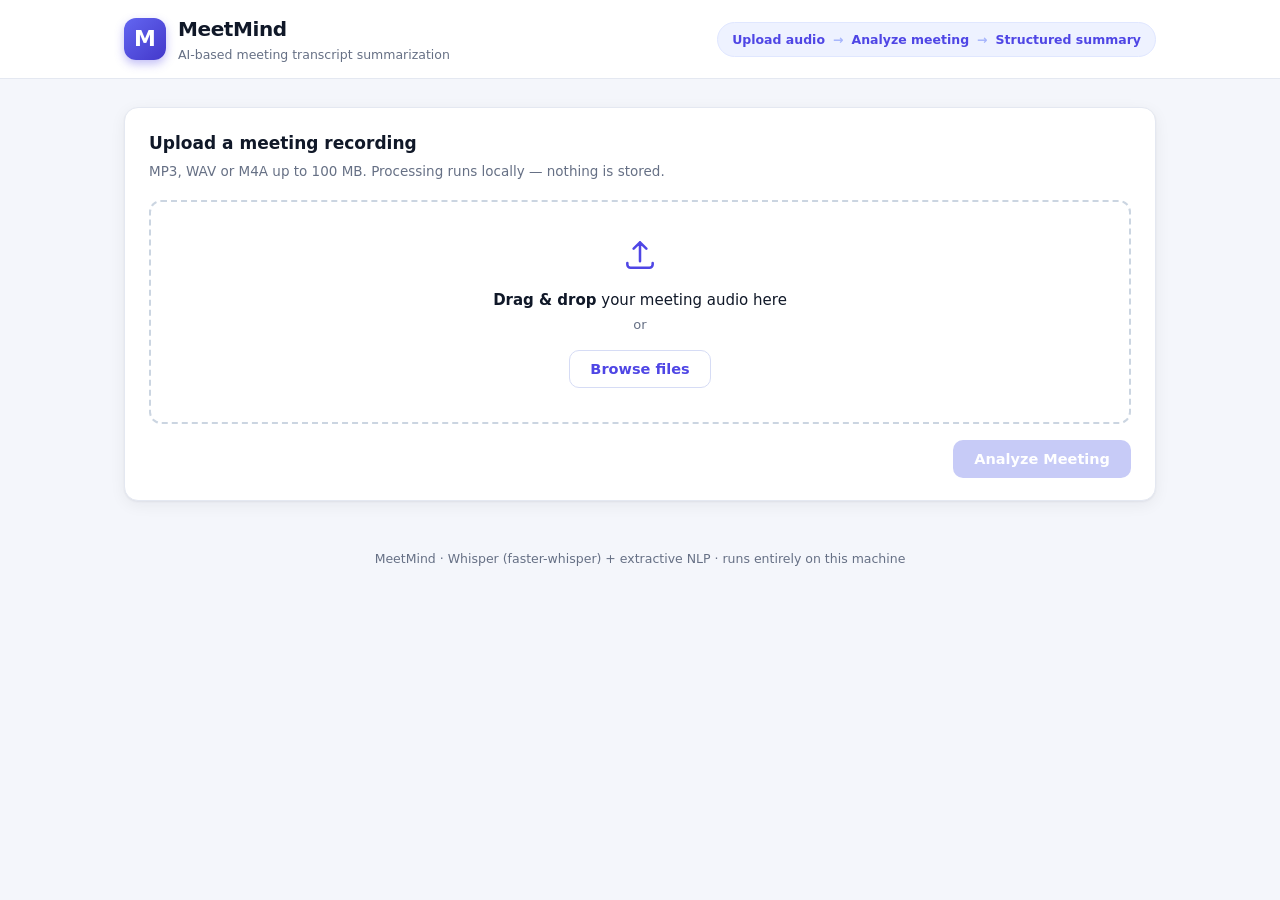
==== app/static/index.html @ 7cd7e647 "Add MeetMind: audio upload -> transcription -> structured meeting summary - FastAPI backend with plu" ====
<!DOCTYPE html>
<html lang="en">
<head>
  <meta charset="UTF-8" />
  <meta name="viewport" content="width=device-width, initial-scale=1.0" />
  <title>MeetMind — AI Meeting Summaries</title>
  <link rel="icon" href="data:image/svg+xml,%3Csvg%20xmlns='http://www.w3.org/2000/svg'%20viewBox='0%200%2064%2064'%3E%3Crect%20width='64'%20height='64'%20rx='14'%20fill='%234f46e5'/%3E%3Ctext%20x='32'%20y='44'%20font-family='Arial'%20font-size='36'%20font-weight='bold'%20fill='white'%20text-anchor='middle'%3EM%3C/text%3E%3C/svg%3E" />
  <link rel="stylesheet" href="style.css" />
</head>
<body>
  <header class="topbar">
    <div class="topbar-inner">
      <div class="brand">
        <span class="brand-mark" aria-hidden="true">M</span>
        <div class="brand-text">
          <h1>MeetMind</h1>
          <p>AI-based meeting transcript summarization</p>
        </div>
      </div>
      <div class="pipeline-chip" aria-label="Workflow">
        <span class="step">Upload audio</span>
        <span class="arrow">→</span>
        <span class="step">Analyze meeting</span>
        <span class="arrow">→</span>
        <span class="step">Structured summary</span>
      </div>
    </div>
  </header>

  <main class="container">

    <!-- 1. Upload -->
    <section id="upload-card" class="card">
      <h2 class="card-title">Upload a meeting recording</h2>
      <p class="card-subtitle">
        MP3, WAV or M4A up to 100&nbsp;MB. Processing runs locally — nothing is stored.
      </p>

      <div id="dropzone" class="dropzone" tabindex="0" role="button"
           aria-label="Choose an audio file or drop it here">
        <svg class="dropzone-icon" viewBox="0 0 24 24" fill="none"
             stroke="currentColor" stroke-width="1.6" aria-hidden="true">
          <path d="M12 16V4m0 0-4 4m4-4 4 4" stroke-linecap="round" stroke-linejoin="round"/>
          <path d="M4 17v1a2 2 0 0 0 2 2h12a2 2 0 0 0 2-2v-1" stroke-linecap="round"/>
        </svg>
        <p class="dropzone-text">
          <strong>Drag &amp; drop</strong> your meeting audio here<br />
          <span class="muted">or</span>
        </p>
        <button type="button" id="browse-btn" class="btn btn-secondary">Browse files</button>
        <input type="file" id="file-input" accept=".mp3,.wav,.m4a,audio/mpeg,audio/wav,audio/x-m4a" hidden />
      </div>

      <div id="file-chip" class="file-chip" hidden>
        <svg viewBox="0 0 24 24" fill="none" stroke="currentColor" stroke-width="1.6"
             class="file-icon" aria-hidden="true">
          <path d="M9 18V6l10-2v12" stroke-linecap="round" stroke-linejoin="round"/>
          <circle cx="6.5" cy="18" r="2.5"/><circle cx="16.5" cy="16" r="2.5"/>
        </svg>
        <div class="file-meta">
          <span id="file-name" class="file-name"></span>
          <span id="file-size" class="file-size muted"></span>
        </div>
        <button type="button" id="remove-btn" class="icon-btn" aria-label="Remove selected file">✕</button>
      </div>

      <div class="actions">
        <button type="button" id="analyze-btn" class="btn btn-primary" disabled>
          Analyze Meeting
        </button>
      </div>
    </section>

    <!-- 2. Status -->
    <section id="status" class="card status-card" hidden aria-live="polite">
      <span class="spinner" aria-hidden="true"></span>
      <div class="status-text">
        <strong id="status-text">Analyzing your meeting…</strong>
        <span class="muted" id="status-hint">
          Audio is transcribed locally with Whisper, then summarized with NLP.
        </span>
      </div>
      <span class="status-elapsed" id="status-elapsed">0s</span>
    </section>

    <!-- 3. Error -->
    <section id="error" class="error-banner" hidden role="alert"></section>

    <!-- 4. Results -->
    <section id="results" hidden>

      <div id="meta-strip" class="meta-strip"></div>

      <article class="card summary-card">
        <div class="card-head">
          <span class="card-icon summary-icon" aria-hidden="true">
            <svg viewBox="0 0 24 24" fill="none" stroke="currentColor" stroke-width="1.8">
              <path d="M4 6h16M4 12h10M4 18h7" stroke-linecap="round"/>
            </svg>
          </span>
          <h3>Meeting Summary</h3>
        </div>
        <p id="summary-text" class="summary-text"></p>
      </article>

      <div class="results-grid">
        <article class="card list-card keypoints-card">
          <div class="card-head">
            <span class="card-icon keypoints-icon" aria-hidden="true">
              <svg viewBox="0 0 24 24" fill="none" stroke="currentColor" stroke-width="1.8">
                <circle cx="12" cy="12" r="9"/><circle cx="12" cy="12" r="4.5"/>
                <circle cx="12" cy="12" r="0.5" fill="currentColor"/>
              </svg>
            </span>
            <h3>Key Points</h3>
            <span class="count-badge" id="keypoints-count"></span>
          </div>
          <ul id="keypoints-list" class="bullet-list"></ul>
        </article>

        <article class="card list-card decisions-card">
          <div class="card-head">
            <span class="card-icon decisions-icon" aria-hidden="true">
              <svg viewBox="0 0 24 24" fill="none" stroke="currentColor" stroke-width="1.8">
                <path d="M9 12l2 2 4-4" stroke-linecap="round" stroke-linejoin="round"/>
                <path d="M12 3l7 3v5c0 5-3.5 8-7 10-3.5-2-7-5-7-10V6l7-3z" stroke-linejoin="round"/>
              </svg>
            </span>
            <h3>Decisions</h3>
            <span class="count-badge" id="decisions-count"></span>
          </div>
          <ul id="decisions-list" class="bullet-list"></ul>
        </article>

        <article class="card list-card actions-card">
          <div class="card-head">
            <span class="card-icon actions-icon" aria-hidden="true">
              <svg viewBox="0 0 24 24" fill="none" stroke="currentColor" stroke-width="1.8">
                <path d="M8 6h13M8 12h13M8 18h13" stroke-linecap="round"/>
                <path d="M3.5 6h.01M3.5 12h.01M3.5 18h.01" stroke-linecap="round" stroke-width="2.4"/>
              </svg>
            </span>
            <h3>Action Items</h3>
            <span class="count-badge" id="actions-count"></span>
          </div>
          <ul id="actions-list" class="bullet-list"></ul>
        </article>
      </div>

      <details class="card transcript-card">
        <summary>
          <span class="card-icon muted-icon" aria-hidden="true">
            <svg viewBox="0 0 24 24" fill="none" stroke="currentColor" stroke-width="1.8">
              <path d="M4 6h16M4 11h16M4 16h9" stroke-linecap="round"/>
            </svg>
          </span>
          Full Transcript
          <span class="muted summary-chevron">▾</span>
        </summary>
        <p id="transcript-text" class="transcript-text"></p>
      </details>

      <div class="actions">
        <button type="button" id="reset-btn" class="btn btn-secondary">Analyze another meeting</button>
      </div>
    </section>
  </main>

  <footer class="footer">
    MeetMind · Whisper (faster-whisper) + extractive NLP · runs entirely on this machine
  </footer>

  <noscript>
    <p class="error-banner" style="display:block">
      MeetMind requires JavaScript to upload audio and render summaries.
    </p>
  </noscript>
  <script src="app.js"></script>
</body>
</html>
---- app/static/style.css ----
/* MeetMind — professional dashboard styles */

:root {
  --bg: #f4f6fb;
  --surface: #ffffff;
  --border: #e4e8f1;
  --text: #101828;
  --text-muted: #667085;
  --primary: #4f46e5;
  --primary-hover: #4338ca;
  --primary-soft: #eef2ff;
  --danger: #dc2626;
  --danger-soft: #fef2f2;
  --keypoints: #2563eb;
  --decisions: #d97706;
  --actions: #059669;
  --radius: 14px;
  --shadow: 0 1px 2px rgba(16, 24, 40, 0.05), 0 4px 16px rgba(16, 24, 40, 0.06);
  --font: "Segoe UI", system-ui, -apple-system, "Helvetica Neue", Arial, sans-serif;
}

* { box-sizing: border-box; }

body {
  margin: 0;
  font-family: var(--font);
  background: var(--bg);
  color: var(--text);
  line-height: 1.55;
}

.muted { color: var(--text-muted); }
[hidden] { display: none !important; }

/* ---------- Top bar ---------- */

.topbar {
  background: var(--surface);
  border-bottom: 1px solid var(--border);
}

.topbar-inner {
  max-width: 1080px;
  margin: 0 auto;
  padding: 14px 24px;
  display: flex;
  align-items: center;
  justify-content: space-between;
  gap: 16px;
  flex-wrap: wrap;
}

.brand { display: flex; align-items: center; gap: 12px; }

.brand-mark {
  width: 42px;
  height: 42px;
  border-radius: 12px;
  background: linear-gradient(135deg, #6366f1, #4338ca);
  color: #fff;
  font-size: 22px;
  font-weight: 700;
  display: grid;
  place-items: center;
  box-shadow: 0 4px 10px rgba(79, 70, 229, 0.35);
}

.brand-text h1 { margin: 0; font-size: 20px; letter-spacing: -0.02em; }
.brand-text p { margin: 0; font-size: 12.5px; color: var(--text-muted); }

.pipeline-chip {
  display: flex;
  align-items: center;
  gap: 8px;
  font-size: 12.5px;
  font-weight: 600;
  color: var(--primary);
  background: var(--primary-soft);
  border: 1px solid #e0e7ff;
  border-radius: 999px;
  padding: 7px 14px;
}

.pipeline-chip .arrow { color: #a5b4fc; }

/* ---------- Layout ---------- */

.container {
  max-width: 1080px;
  margin: 0 auto;
  padding: 28px 24px 48px;
  display: flex;
  flex-direction: column;
  gap: 18px;
}

.card {
  background: var(--surface);
  border: 1px solid var(--border);
  border-radius: var(--radius);
  box-shadow: var(--shadow);
  padding: 22px 24px;
}

.card-title { margin: 0 0 4px; font-size: 17px; }
.card-subtitle { margin: 0 0 18px; font-size: 13.5px; color: var(--text-muted); }

/* ---------- Upload ---------- */

.dropzone {
  border: 2px dashed #cbd5e1;
  border-radius: 12px;
  padding: 34px 20px;
  text-align: center;
  cursor: pointer;
  transition: border-color 0.15s ease, background 0.15s ease;
  outline: none;
}

.dropzone:hover, .dropzone:focus-visible { border-color: var(--primary); background: #fafbff; }
.dropzone.dragging { border-color: var(--primary); background: var(--primary-soft); }

.dropzone-icon { width: 38px; height: 38px; color: var(--primary); margin-bottom: 8px; }
.dropzone-text { margin: 0 0 14px; font-size: 15px; }
.dropzone-text .muted { font-size: 13px; }

.file-chip {
  display: flex;
  align-items: center;
  gap: 12px;
  border: 1px solid var(--border);
  border-radius: 10px;
  background: #fafbff;
  padding: 10px 14px;
  margin-top: 14px;
}

.file-icon { width: 22px; height: 22px; color: var(--primary); flex-shrink: 0; }
.file-meta { display: flex; flex-direction: column; min-width: 0; flex: 1; }
.file-name { font-weight: 600; font-size: 14px; overflow-wrap: anywhere; }
.file-size { font-size: 12.5px; }

.icon-btn {
  border: none;
  background: transparent;
  color: var(--text-muted);
  font-size: 14px;
  cursor: pointer;
  padding: 6px 8px;
  border-radius: 8px;
}
.icon-btn:hover { background: var(--danger-soft); color: var(--danger); }

.actions { margin-top: 16px; display: flex; justify-content: flex-end; }

/* ---------- Buttons ---------- */

.btn {
  font-family: inherit;
  font-size: 14.5px;
  font-weight: 600;
  border-radius: 10px;
  border: 1px solid transparent;
  padding: 10px 20px;
  cursor: pointer;
  transition: background 0.15s ease, box-shadow 0.15s ease, transform 0.05s ease;
}

.btn:active { transform: translateY(1px); }

.btn-primary { background: var(--primary); color: #fff; }
.btn-primary:hover:not(:disabled) { background: var(--primary-hover); }
.btn-primary:disabled { background: #c7cbf7; cursor: not-allowed; }

.btn-secondary {
  background: var(--surface);
  color: var(--primary);
  border-color: #d6dcf5;
}
.btn-secondary:hover { background: var(--primary-soft); }

/* ---------- Status ---------- */

.status-card {
  display: flex;
  align-items: center;
  gap: 14px;
  border-color: #d6dcf5;
}

.status-text { display: flex; flex-direction: column; flex: 1; }
.status-text strong { font-size: 14.5px; }
.status-text .muted { font-size: 12.5px; }
.status-elapsed { font-size: 13px; font-weight: 600; color: var(--primary); }

.spinner {
  width: 22px;
  height: 22px;
  flex-shrink: 0;
  border-radius: 50%;
  border: 3px solid var(--primary-soft);
  border-top-color: var(--primary);
  animation: spin 0.8s linear infinite;
}

@keyframes spin { to { transform: rotate(360deg); } }

/* ---------- Error ---------- */

.error-banner {
  background: var(--danger-soft);
  border: 1px solid #fecaca;
  color: #991b1b;
  border-radius: 12px;
  padding: 12px 16px;
  font-size: 14px;
}

/* ---------- Results ---------- */

.meta-strip {
  display: flex;
  flex-wrap: wrap;
  gap: 10px;
}

.meta-chip {
  background: var(--surface);
  border: 1px solid var(--border);
  border-radius: 10px;
  padding: 7px 13px;
  font-size: 12.5px;
  color: var(--text-muted);
  box-shadow: var(--shadow);
}

.meta-chip strong { color: var(--text); font-weight: 600; }

.summary-card .card-head { margin-bottom: 10px; }
.summary-text { margin: 0; font-size: 15.5px; line-height: 1.7; }

.results-grid {
  display: grid;
  grid-template-columns: repeat(3, 1fr);
  gap: 18px;
}

@media (max-width: 900px) {
  .results-grid { grid-template-columns: 1fr; }
}

.card-head {
  display: flex;
  align-items: center;
  gap: 10px;
  margin-bottom: 12px;
}

.card-head h3 { margin: 0; font-size: 15.5px; flex: 1; }

.card-icon {
  width: 32px;
  height: 32px;
  flex-shrink: 0;
  border-radius: 9px;
  display: grid;
  place-items: center;
}

.card-icon svg { width: 18px; height: 18px; }

.summary-icon { background: var(--primary-soft); color: var(--primary); }
.keypoints-icon { background: #dbeafe; color: var(--keypoints); }
.decisions-icon { background: #fef3c7; color: var(--decisions); }
.actions-icon { background: #d1fae5; color: var(--actions); }
.muted-icon { background: #f1f5f9; color: var(--text-muted); }

.list-card { border-top: 3px solid var(--border); }
.keypoints-card { border-top-color: var(--keypoints); }
.decisions-card { border-top-color: var(--decisions); }
.actions-card { border-top-color: var(--actions); }

.count-badge {
  font-size: 11.5px;
  font-weight: 700;
  color: var(--text-muted);
  background: #f1f5f9;
  border-radius: 999px;
  padding: 2px 9px;
}

.bullet-list {
  list-style: none;
  margin: 0;
  padding: 0;
  display: flex;
  flex-direction: column;
  gap: 10px;
}

.bullet-list li {
  position: relative;
  padding-left: 18px;
  font-size: 14px;
  color: #344054;
}

.bullet-list li::before {
  content: "";
  position: absolute;
  left: 2px;
  top: 8px;
  width: 7px;
  height: 7px;
  border-radius: 50%;
  background: currentColor;
  opacity: 0.45;
}

.bullet-list .empty { color: var(--text-muted); font-style: italic; }
.bullet-list .empty::before { display: none; }

/* ---------- Transcript ---------- */

.transcript-card { padding: 0; overflow: hidden; }

.transcript-card summary {
  display: flex;
  align-items: center;
  gap: 10px;
  padding: 16px 24px;
  cursor: pointer;
  font-weight: 600;
  font-size: 15.5px;
  user-select: none;
}

.transcript-card summary:hover { background: #fafbff; }
.transcript-card summary::marker { content: ""; }
.summary-chevron { margin-left: auto; font-size: 12px; }
.transcript-card[open] .summary-chevron { transform: rotate(180deg); }

.transcript-text {
  margin: 0;
  padding: 4px 24px 20px;
  border-top: 1px solid var(--border);
  font-size: 13.5px;
  color: #475467;
  line-height: 1.75;
  white-space: pre-wrap;
}

/* ---------- Footer ---------- */

.footer {
  text-align: center;
  font-size: 12.5px;
  color: var(--text-muted);
  padding: 0 24px 32px;
}
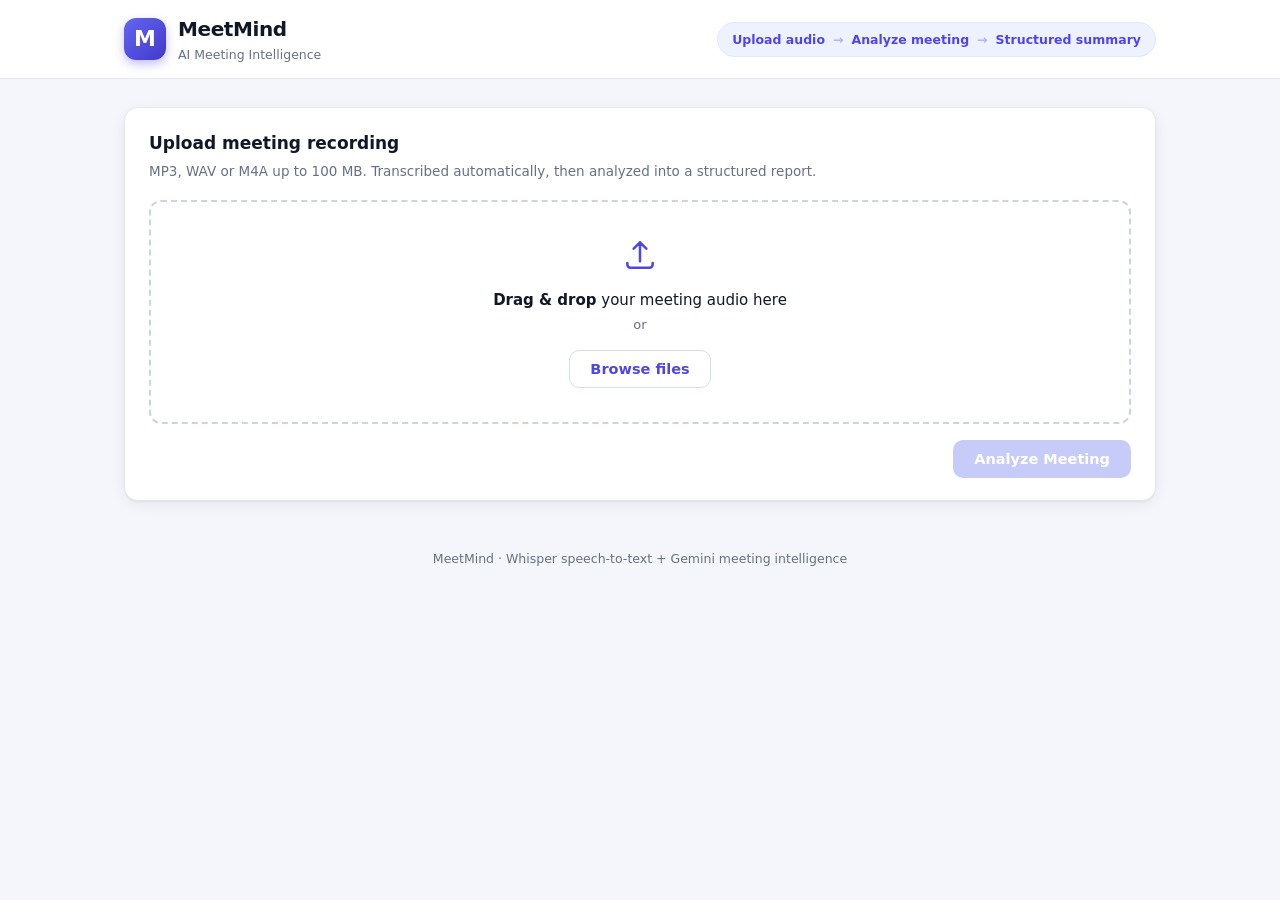
==== commit 1f18f157: "Add Gemini structured meeting analysis (headline, decisions, action items with evidence)" ====
--- a/app/static/index.html
+++ b/app/static/index.html
@@ -3,7 +3,7 @@
 <head>
   <meta charset="UTF-8" />
   <meta name="viewport" content="width=device-width, initial-scale=1.0" />
-  <title>MeetMind — AI Meeting Summaries</title>
+  <title>MeetMind — AI Meeting Intelligence</title>
   <link rel="icon" href="data:image/svg+xml,%3Csvg%20xmlns='http://www.w3.org/2000/svg'%20viewBox='0%200%2064%2064'%3E%3Crect%20width='64'%20height='64'%20rx='14'%20fill='%234f46e5'/%3E%3Ctext%20x='32'%20y='44'%20font-family='Arial'%20font-size='36'%20font-weight='bold'%20fill='white'%20text-anchor='middle'%3EM%3C/text%3E%3C/svg%3E" />
   <link rel="stylesheet" href="style.css" />
 </head>
@@ -14,7 +14,7 @@
         <span class="brand-mark" aria-hidden="true">M</span>
         <div class="brand-text">
           <h1>MeetMind</h1>
-          <p>AI-based meeting transcript summarization</p>
+          <p>AI Meeting Intelligence</p>
         </div>
       </div>
       <div class="pipeline-chip" aria-label="Workflow">
@@ -29,11 +29,11 @@
 
   <main class="container">
 
-    <!-- 1. Upload -->
+    <!-- 1. Upload (unchanged flow) -->
     <section id="upload-card" class="card">
-      <h2 class="card-title">Upload a meeting recording</h2>
+      <h2 class="card-title">Upload meeting recording</h2>
       <p class="card-subtitle">
-        MP3, WAV or M4A up to 100&nbsp;MB. Processing runs locally — nothing is stored.
+        MP3, WAV or M4A up to 100&nbsp;MB. Transcribed automatically, then analyzed into a structured report.
       </p>
 
       <div id="dropzone" class="dropzone" tabindex="0" role="button"
@@ -71,14 +71,17 @@
       </div>
     </section>
 
-    <!-- 2. Status -->
+    <!-- 2. Loading stages -->
     <section id="status" class="card status-card" hidden aria-live="polite">
       <span class="spinner" aria-hidden="true"></span>
       <div class="status-text">
-        <strong id="status-text">Analyzing your meeting…</strong>
-        <span class="muted" id="status-hint">
-          Audio is transcribed locally with Whisper, then summarized with NLP.
-        </span>
+        <strong id="status-text">Uploading…</strong>
+        <ol id="status-steps" class="status-steps">
+          <li data-step="upload">Uploading</li>
+          <li data-step="transcribe">Transcribing meeting</li>
+          <li data-step="analyze">Analyzing transcript</li>
+          <li data-step="report">Preparing meeting report</li>
+        </ol>
       </div>
       <span class="status-elapsed" id="status-elapsed">0s</span>
     </section>
@@ -86,66 +89,93 @@
     <!-- 3. Error -->
     <section id="error" class="error-banner" hidden role="alert"></section>
 
-    <!-- 4. Results -->
+    <!-- 4. Meeting report -->
     <section id="results" hidden>
 
-      <div id="meta-strip" class="meta-strip"></div>
-
-      <article class="card summary-card">
+      <div class="report-head card">
+        <p class="eyebrow">Meeting analysis</p>
+        <h2 id="report-headline">Meeting report</h2>
+        <div id="meta-strip" class="meta-strip"></div>
+      </div>
+
+      <article class="card">
         <div class="card-head">
           <span class="card-icon summary-icon" aria-hidden="true">
             <svg viewBox="0 0 24 24" fill="none" stroke="currentColor" stroke-width="1.8">
               <path d="M4 6h16M4 12h10M4 18h7" stroke-linecap="round"/>
             </svg>
           </span>
-          <h3>Meeting Summary</h3>
+          <h3>Executive Summary</h3>
         </div>
         <p id="summary-text" class="summary-text"></p>
       </article>
 
-      <div class="results-grid">
-        <article class="card list-card keypoints-card">
-          <div class="card-head">
-            <span class="card-icon keypoints-icon" aria-hidden="true">
-              <svg viewBox="0 0 24 24" fill="none" stroke="currentColor" stroke-width="1.8">
-                <circle cx="12" cy="12" r="9"/><circle cx="12" cy="12" r="4.5"/>
-                <circle cx="12" cy="12" r="0.5" fill="currentColor"/>
-              </svg>
-            </span>
-            <h3>Key Points</h3>
-            <span class="count-badge" id="keypoints-count"></span>
-          </div>
-          <ul id="keypoints-list" class="bullet-list"></ul>
-        </article>
-
-        <article class="card list-card decisions-card">
-          <div class="card-head">
-            <span class="card-icon decisions-icon" aria-hidden="true">
-              <svg viewBox="0 0 24 24" fill="none" stroke="currentColor" stroke-width="1.8">
-                <path d="M9 12l2 2 4-4" stroke-linecap="round" stroke-linejoin="round"/>
-                <path d="M12 3l7 3v5c0 5-3.5 8-7 10-3.5-2-7-5-7-10V6l7-3z" stroke-linejoin="round"/>
-              </svg>
-            </span>
-            <h3>Decisions</h3>
-            <span class="count-badge" id="decisions-count"></span>
-          </div>
-          <ul id="decisions-list" class="bullet-list"></ul>
-        </article>
-
-        <article class="card list-card actions-card">
-          <div class="card-head">
-            <span class="card-icon actions-icon" aria-hidden="true">
-              <svg viewBox="0 0 24 24" fill="none" stroke="currentColor" stroke-width="1.8">
-                <path d="M8 6h13M8 12h13M8 18h13" stroke-linecap="round"/>
-                <path d="M3.5 6h.01M3.5 12h.01M3.5 18h.01" stroke-linecap="round" stroke-width="2.4"/>
-              </svg>
-            </span>
-            <h3>Action Items</h3>
-            <span class="count-badge" id="actions-count"></span>
-          </div>
-          <ul id="actions-list" class="bullet-list"></ul>
-        </article>
-      </div>
+      <article class="card">
+        <div class="card-head">
+          <span class="card-icon keypoints-icon" aria-hidden="true">
+            <svg viewBox="0 0 24 24" fill="none" stroke="currentColor" stroke-width="1.8">
+              <circle cx="12" cy="12" r="9"/><circle cx="12" cy="12" r="4.5"/>
+              <circle cx="12" cy="12" r="0.5" fill="currentColor"/>
+            </svg>
+          </span>
+          <h3>Key Points</h3>
+          <span class="count-badge" id="keypoints-count"></span>
+        </div>
+        <ul id="keypoints-list" class="bullet-list"></ul>
+      </article>
+
+      <article class="card">
+        <div class="card-head">
+          <span class="card-icon decisions-icon" aria-hidden="true">
+            <svg viewBox="0 0 24 24" fill="none" stroke="currentColor" stroke-width="1.8">
+              <path d="M9 12l2 2 4-4" stroke-linecap="round" stroke-linejoin="round"/>
+              <path d="M12 3l7 3v5c0 5-3.5 8-7 10-3.5-2-7-5-7-10V6l7-3z" stroke-linejoin="round"/>
+            </svg>
+          </span>
+          <h3>Decisions</h3>
+          <span class="count-badge" id="decisions-count"></span>
+        </div>
+        <div id="decisions-list" class="stack"></div>
+      </article>
+
+      <article class="card">
+        <div class="card-head">
+          <span class="card-icon actions-icon" aria-hidden="true">
+            <svg viewBox="0 0 24 24" fill="none" stroke="currentColor" stroke-width="1.8">
+              <path d="M8 6h13M8 12h13M8 18h13" stroke-linecap="round"/>
+              <path d="M3.5 6h.01M3.5 12h.01M3.5 18h.01" stroke-linecap="round" stroke-width="2.4"/>
+            </svg>
+          </span>
+          <h3>Action Items</h3>
+          <span class="count-badge" id="actions-count"></span>
+        </div>
+        <div id="actions-list" class="stack"></div>
+      </article>
+
+      <article class="card">
+        <div class="card-head">
+          <span class="card-icon topics-icon" aria-hidden="true">
+            <svg viewBox="0 0 24 24" fill="none" stroke="currentColor" stroke-width="1.8">
+              <path d="M4 7h16M4 12h16M4 17h10" stroke-linecap="round"/>
+            </svg>
+          </span>
+          <h3>Topics Discussed</h3>
+        </div>
+        <div id="topics-list" class="chips"></div>
+      </article>
+
+      <article class="card">
+        <div class="card-head">
+          <span class="card-icon questions-icon" aria-hidden="true">
+            <svg viewBox="0 0 24 24" fill="none" stroke="currentColor" stroke-width="1.8">
+              <circle cx="12" cy="12" r="9"/><path d="M9.5 9.5a2.5 2.5 0 1 1 3.6 2.2c-.8.4-1.1.9-1.1 1.8" stroke-linecap="round"/><path d="M12 16.5h.01" stroke-linecap="round" stroke-width="2.4"/>
+            </svg>
+          </span>
+          <h3>Open Questions</h3>
+          <span class="count-badge" id="questions-count"></span>
+        </div>
+        <ul id="questions-list" class="bullet-list"></ul>
+      </article>
 
       <details class="card transcript-card">
         <summary>
@@ -157,7 +187,9 @@
           Full Transcript
           <span class="muted summary-chevron">▾</span>
         </summary>
-        <p id="transcript-text" class="transcript-text"></p>
+        <div class="transcript-wrap">
+          <p id="transcript-text" class="transcript-text"></p>
+        </div>
       </details>
 
       <div class="actions">
@@ -167,7 +199,7 @@
   </main>
 
   <footer class="footer">
-    MeetMind · Whisper (faster-whisper) + extractive NLP · runs entirely on this machine
+    MeetMind · Whisper speech-to-text + Gemini meeting intelligence
   </footer>
 
   <noscript>
--- a/app/static/style.css
+++ b/app/static/style.css
@@ -218,6 +218,19 @@
 
 /* ---------- Results ---------- */
 
+#results { display: flex; flex-direction: column; gap: 18px; }
+#results[hidden] { display: none; }
+
+.report-head h2 { margin: 2px 0 12px; font-size: 22px; letter-spacing: -0.02em; }
+.eyebrow {
+  margin: 0;
+  font-size: 12px;
+  font-weight: 700;
+  letter-spacing: 0.08em;
+  text-transform: uppercase;
+  color: var(--primary);
+}
+
 .meta-strip {
   display: flex;
   flex-wrap: wrap;
@@ -342,7 +355,7 @@
 
 .transcript-text {
   margin: 0;
-  padding: 4px 24px 20px;
+  padding: 16px 24px 20px;
   border-top: 1px solid var(--border);
   font-size: 13.5px;
   color: #475467;
@@ -350,6 +363,86 @@
   white-space: pre-wrap;
 }
 
+.transcript-wrap { max-height: 320px; overflow-y: auto; }
+
+/* ---------- Structured cards / chips ---------- */
+
+.stack { display: flex; flex-direction: column; gap: 12px; }
+
+.item-card {
+  border: 1px solid var(--border);
+  border-radius: 10px;
+  background: #fcfcfe;
+  padding: 12px 14px;
+}
+
+.item-title { margin: 0 0 6px; font-size: 14px; font-weight: 600; color: var(--text); }
+.item-sub { margin: 0 0 6px; font-size: 13.5px; color: #344054; }
+.field-label { font-weight: 700; color: var(--text-muted); font-size: 12.5px; }
+
+.evidence {
+  margin: 8px 0 0;
+  padding: 8px 12px;
+  border-left: 3px solid #c7d2fe;
+  background: #eef2ff;
+  border-radius: 0 8px 8px 0;
+  font-size: 13px;
+  font-style: italic;
+  color: #3730a3;
+}
+
+.action-head { display: flex; align-items: flex-start; justify-content: space-between; gap: 10px; }
+.action-head .item-title { flex: 1; }
+.action-meta { display: flex; flex-wrap: wrap; gap: 8px; margin: 4px 0; }
+.meta-pill {
+  font-size: 12px;
+  font-weight: 600;
+  color: #344054;
+  background: #f1f5f9;
+  border: 1px solid var(--border);
+  border-radius: 999px;
+  padding: 3px 10px;
+}
+
+.priority { font-size: 11.5px; font-weight: 700; border-radius: 999px; padding: 3px 10px; text-transform: uppercase; letter-spacing: 0.04em; flex-shrink: 0; }
+.priority-high { background: #fee2e2; color: #991b1b; border: 1px solid #fecaca; }
+.priority-medium { background: #fef3c7; color: #92400e; border: 1px solid #fde68a; }
+.priority-low { background: #dcfce7; color: #166534; border: 1px solid #bbf7d0; }
+
+.chips { display: flex; flex-wrap: wrap; gap: 8px; }
+.chip {
+  font-size: 12.5px;
+  font-weight: 600;
+  color: var(--primary);
+  background: var(--primary-soft);
+  border: 1px solid #e0e7ff;
+  border-radius: 999px;
+  padding: 5px 12px;
+}
+
+.topics-icon { background: #e0e7ff; color: #4338ca; }
+.questions-icon { background: #fce7f3; color: #be185d; }
+
+.empty { color: var(--text-muted); font-style: italic; font-size: 14px; margin: 0; }
+
+/* ---------- Loading steps ---------- */
+
+.status-steps {
+  margin: 8px 0 0;
+  padding: 0;
+  list-style: none;
+  display: flex;
+  flex-wrap: wrap;
+  gap: 6px 14px;
+  font-size: 12.5px;
+  color: var(--text-muted);
+}
+.status-steps li::before { content: "○ "; }
+.status-steps li.active { color: var(--primary); font-weight: 700; }
+.status-steps li.active::before { content: "● "; }
+.status-steps li.done { color: #059669; }
+.status-steps li.done::before { content: "✓ "; }
+
 /* ---------- Footer ---------- */
 
 .footer {
